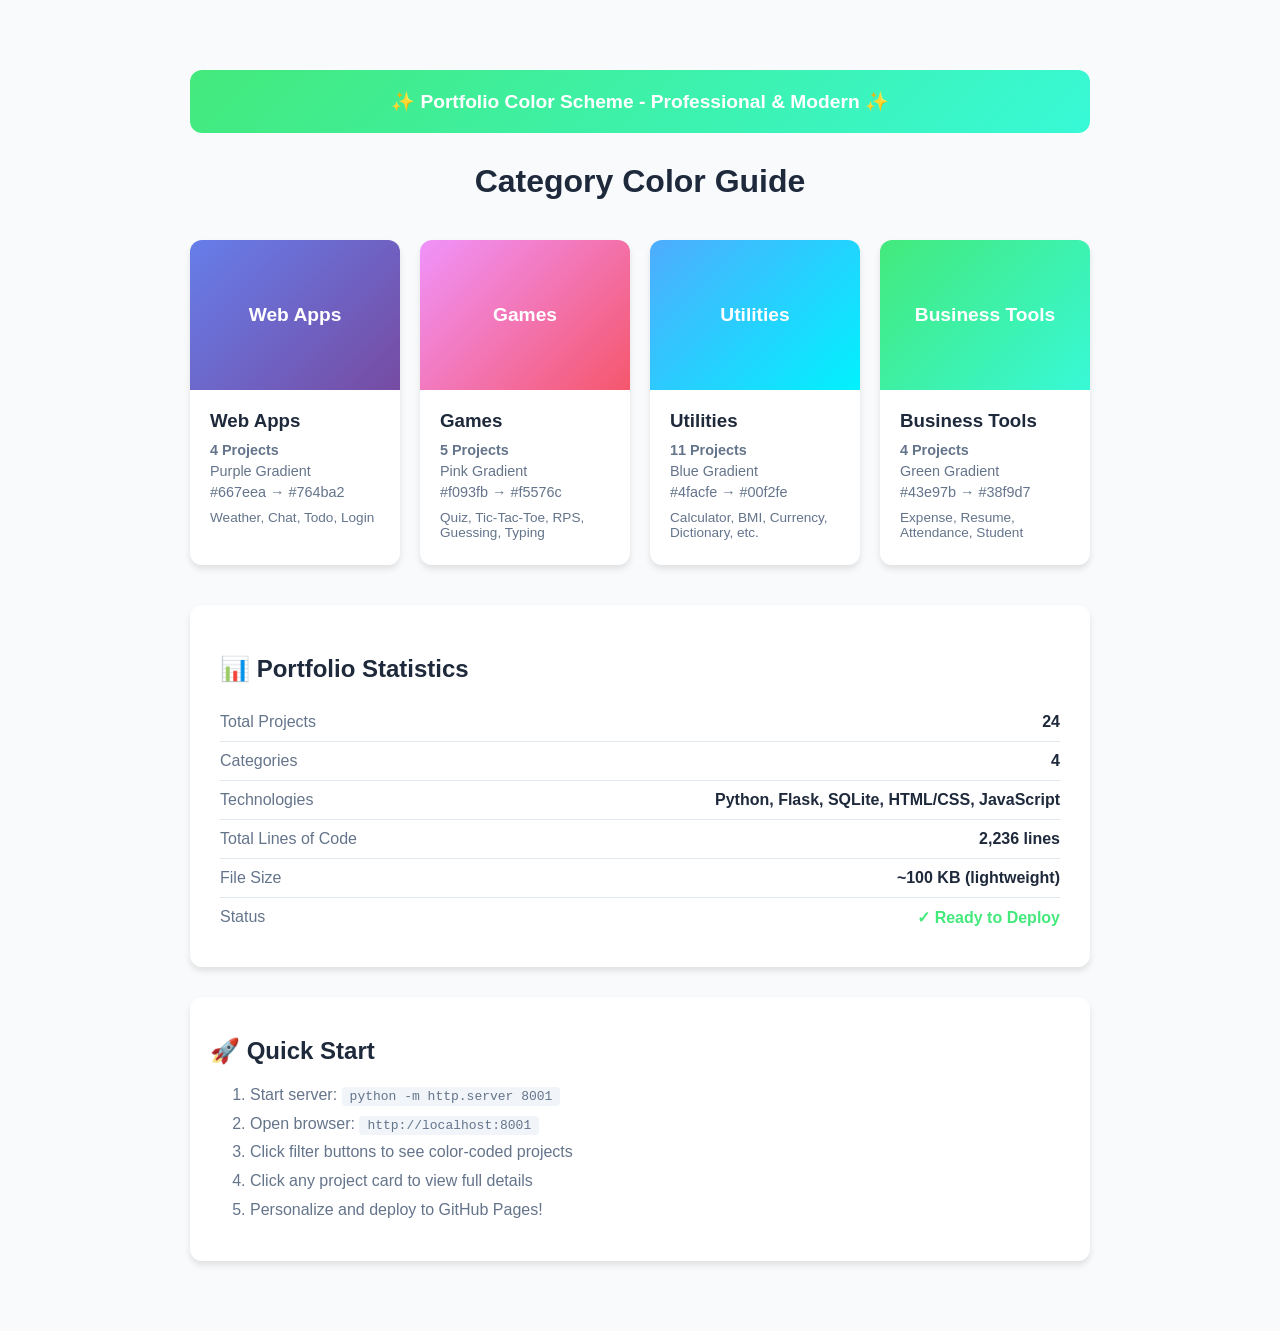
==== COLOR_GUIDE.html @ 04059c17 "Initial commit - Danyal's AI and Python Developer Portfolio - 24 Flask projects showcased - Color-co" ====
<!DOCTYPE html>
<html lang="en">
<head>
    <meta charset="UTF-8">
    <meta name="viewport" content="width=device-width, initial-scale=1.0">
    <title>Portfolio Color Guide</title>
    <style>
        body {
            font-family: -apple-system, BlinkMacSystemFont, 'Segoe UI', sans-serif;
            max-width: 900px;
            margin: 50px auto;
            padding: 20px;
            background: #f8fafc;
        }
        h1 {
            color: #1e293b;
            text-align: center;
            margin-bottom: 40px;
        }
        .color-grid {
            display: grid;
            grid-template-columns: repeat(auto-fit, minmax(200px, 1fr));
            gap: 20px;
            margin-bottom: 40px;
        }
        .color-card {
            background: white;
            border-radius: 12px;
            overflow: hidden;
            box-shadow: 0 4px 6px rgba(0, 0, 0, 0.1);
            transition: transform 0.3s ease;
        }
        .color-card:hover {
            transform: translateY(-5px);
            box-shadow: 0 10px 20px rgba(0, 0, 0, 0.15);
        }
        .color-preview {
            height: 150px;
            display: flex;
            align-items: center;
            justify-content: center;
            color: white;
            font-weight: 600;
            font-size: 1.2rem;
        }
        .color-info {
            padding: 20px;
        }
        .color-info h3 {
            margin: 0 0 10px 0;
            color: #1e293b;
        }
        .color-info p {
            margin: 5px 0;
            color: #64748b;
            font-size: 0.9rem;
        }
        .stats {
            background: white;
            padding: 30px;
            border-radius: 12px;
            box-shadow: 0 4px 6px rgba(0, 0, 0, 0.1);
        }
        .stats h2 {
            color: #1e293b;
            margin-bottom: 20px;
        }
        .stat-item {
            display: flex;
            justify-content: space-between;
            padding: 10px 0;
            border-bottom: 1px solid #e2e8f0;
        }
        .stat-item:last-child {
            border-bottom: none;
        }
        .stat-label {
            color: #64748b;
        }
        .stat-value {
            color: #1e293b;
            font-weight: 600;
        }
        .success-banner {
            background: linear-gradient(135deg, #43e97b 0%, #38f9d7 100%);
            color: white;
            padding: 20px;
            border-radius: 12px;
            text-align: center;
            margin-bottom: 30px;
            font-size: 1.2rem;
            font-weight: 600;
        }
    </style>
</head>
<body>
    <div class="success-banner">
        ✨ Portfolio Color Scheme - Professional & Modern ✨
    </div>

    <h1>Category Color Guide</h1>

    <div class="color-grid">
        <div class="color-card">
            <div class="color-preview" style="background: linear-gradient(135deg, #667eea 0%, #764ba2 100%);">
                Web Apps
            </div>
            <div class="color-info">
                <h3>Web Apps</h3>
                <p><strong>4 Projects</strong></p>
                <p>Purple Gradient</p>
                <p>#667eea → #764ba2</p>
                <p style="margin-top: 10px; font-size: 0.85rem;">Weather, Chat, Todo, Login</p>
            </div>
        </div>

        <div class="color-card">
            <div class="color-preview" style="background: linear-gradient(135deg, #f093fb 0%, #f5576c 100%);">
                Games
            </div>
            <div class="color-info">
                <h3>Games</h3>
                <p><strong>5 Projects</strong></p>
                <p>Pink Gradient</p>
                <p>#f093fb → #f5576c</p>
                <p style="margin-top: 10px; font-size: 0.85rem;">Quiz, Tic-Tac-Toe, RPS, Guessing, Typing</p>
            </div>
        </div>

        <div class="color-card">
            <div class="color-preview" style="background: linear-gradient(135deg, #4facfe 0%, #00f2fe 100%);">
                Utilities
            </div>
            <div class="color-info">
                <h3>Utilities</h3>
                <p><strong>11 Projects</strong></p>
                <p>Blue Gradient</p>
                <p>#4facfe → #00f2fe</p>
                <p style="margin-top: 10px; font-size: 0.85rem;">Calculator, BMI, Currency, Dictionary, etc.</p>
            </div>
        </div>

        <div class="color-card">
            <div class="color-preview" style="background: linear-gradient(135deg, #43e97b 0%, #38f9d7 100%);">
                Business Tools
            </div>
            <div class="color-info">
                <h3>Business Tools</h3>
                <p><strong>4 Projects</strong></p>
                <p>Green Gradient</p>
                <p>#43e97b → #38f9d7</p>
                <p style="margin-top: 10px; font-size: 0.85rem;">Expense, Resume, Attendance, Student</p>
            </div>
        </div>
    </div>

    <div class="stats">
        <h2>📊 Portfolio Statistics</h2>
        <div class="stat-item">
            <span class="stat-label">Total Projects</span>
            <span class="stat-value">24</span>
        </div>
        <div class="stat-item">
            <span class="stat-label">Categories</span>
            <span class="stat-value">4</span>
        </div>
        <div class="stat-item">
            <span class="stat-label">Technologies</span>
            <span class="stat-value">Python, Flask, SQLite, HTML/CSS, JavaScript</span>
        </div>
        <div class="stat-item">
            <span class="stat-label">Total Lines of Code</span>
            <span class="stat-value">2,236 lines</span>
        </div>
        <div class="stat-item">
            <span class="stat-label">File Size</span>
            <span class="stat-value">~100 KB (lightweight)</span>
        </div>
        <div class="stat-item">
            <span class="stat-label">Status</span>
            <span class="stat-value" style="color: #43e97b;">✓ Ready to Deploy</span>
        </div>
    </div>

    <div style="margin-top: 30px; padding: 20px; background: white; border-radius: 12px; box-shadow: 0 4px 6px rgba(0, 0, 0, 0.1);">
        <h2 style="color: #1e293b; margin-bottom: 15px;">🚀 Quick Start</h2>
        <ol style="color: #64748b; line-height: 1.8;">
            <li>Start server: <code style="background: #f1f5f9; padding: 2px 8px; border-radius: 4px;">python -m http.server 8001</code></li>
            <li>Open browser: <code style="background: #f1f5f9; padding: 2px 8px; border-radius: 4px;">http://localhost:8001</code></li>
            <li>Click filter buttons to see color-coded projects</li>
            <li>Click any project card to view full details</li>
            <li>Personalize and deploy to GitHub Pages!</li>
        </ol>
    </div>
</body>
</html>
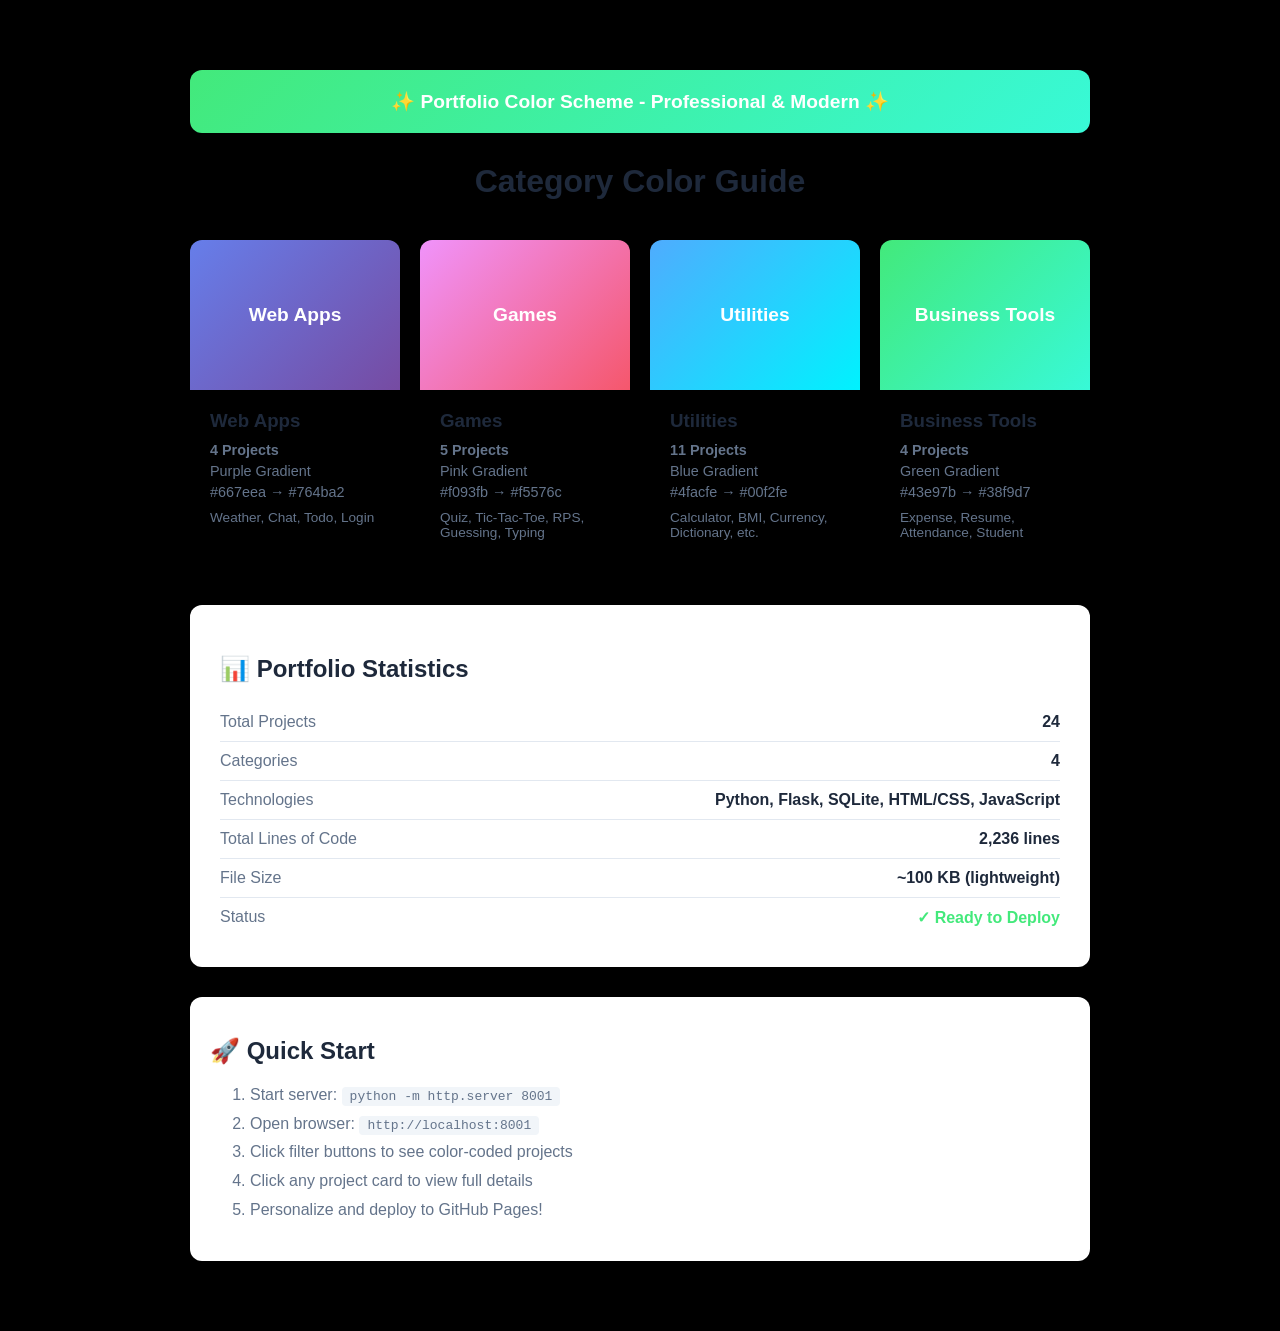
==== commit f0ea6059: "Update portfolio with brown/orange theme and WhatsApp contact - Changed color scheme from blue to br" ====
--- a/COLOR_GUIDE.html
+++ b/COLOR_GUIDE.html
@@ -10,7 +10,7 @@
             max-width: 900px;
             margin: 50px auto;
             padding: 20px;
-            background: #f8fafc;
+            background: #000000;
         }
         h1 {
             color: #1e293b;
@@ -24,7 +24,7 @@
             margin-bottom: 40px;
         }
         .color-card {
-            background: white;
+            background: rgb(0, 0, 0);
             border-radius: 12px;
             overflow: hidden;
             box-shadow: 0 4px 6px rgba(0, 0, 0, 0.1);
